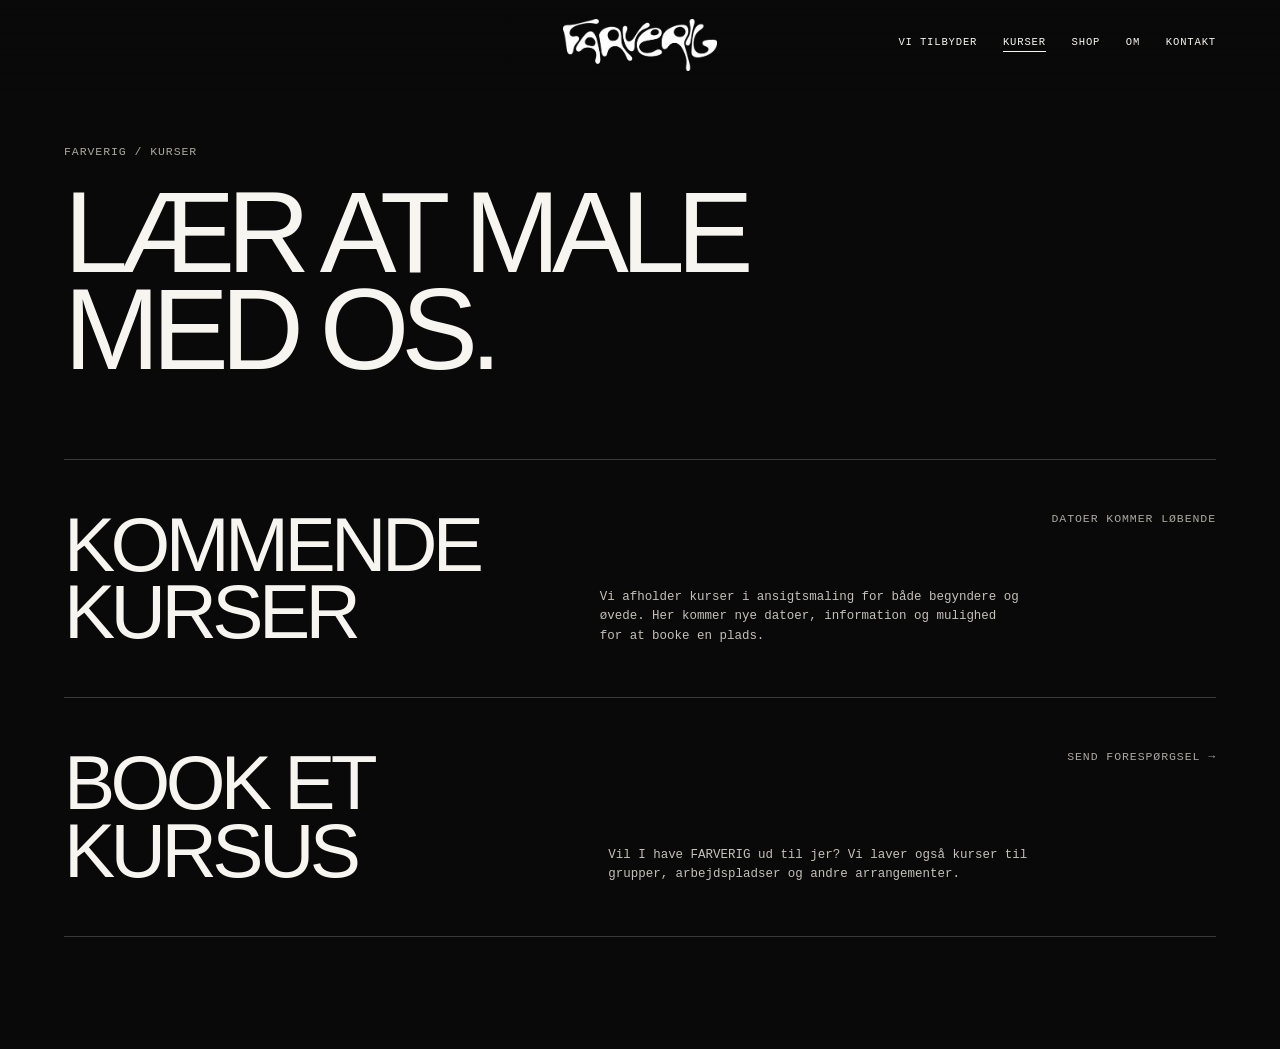
==== kurser.html @ 124c60ce "Create FARVERIG courses page" ====
<!doctype html><html lang="da"><head><meta charset="utf-8"><meta name="viewport" content="width=device-width,initial-scale=1"><meta name="theme-color" content="#090909"><title>Kurser — FARVERIG</title><meta name="description" content="Kurser i ansigtsmaling med FARVERIG. Nye kursusdatoer annonceres løbende."><link rel="preconnect" href="https://fonts.googleapis.com"><link rel="preconnect" href="https://fonts.gstatic.com" crossorigin><link href="https://fonts.googleapis.com/css2?family=Roboto:ital,wght@1,100;1,300&display=swap" rel="stylesheet"><link rel="stylesheet" href="styles.css"><style>:root{--pad:clamp(1.25rem,5vw,5.5rem)}body{margin:0;background:#090909;color:var(--text);overflow-x:hidden}.page-header{position:fixed;z-index:50;top:0;left:0;width:100%;height:clamp(4.7rem,7vw,6.2rem);display:flex;align-items:center;justify-content:center;padding:0 var(--pad);background:linear-gradient(180deg,rgba(9,9,9,.75),transparent);pointer-events:none}.page-logo{pointer-events:auto;width:clamp(7.8rem,12vw,10.7rem);line-height:0}.page-logo img{width:100%}.page-nav{position:absolute;right:var(--pad);display:flex;gap:clamp(1.1rem,2vw,2.5rem);pointer-events:auto}.page-nav a{font:400 clamp(.66rem,.75vw,.78rem)/1 monospace;letter-spacing:.08em;text-transform:uppercase}.page-nav .is-active{border-bottom:1px solid currentColor;padding-bottom:.2rem}.page-main{min-height:100vh;padding:clamp(9rem,15vh,13rem) var(--pad) 7rem}.kicker{margin:0 0 1.5rem;color:var(--muted);font:400 clamp(.72rem,.82vw,.84rem)/1.4 monospace;letter-spacing:.08em;text-transform:uppercase}.page-title{max-width:12ch;margin:0 0 clamp(5rem,9vh,8rem);font:400 clamp(4rem,9vw,9rem)/.84 Arial,sans-serif;letter-spacing:-.07em}.rows{border-top:1px solid var(--line)}.row{display:grid;grid-template-columns:1.2fr 1fr auto;gap:2rem;align-items:end;padding:clamp(2rem,4vw,4rem) 0;border-bottom:1px solid var(--line)}.row h2{margin:0;font:400 clamp(2.8rem,6vw,6.5rem)/.88 Arial,sans-serif;letter-spacing:-.06em}.row p{max-width:42rem;margin:0;color:#c4c1ba;font:400 clamp(.78rem,.9vw,.92rem)/1.55 monospace}.status{align-self:start;color:var(--muted);font:400 .72rem/1.4 monospace;letter-spacing:.08em;text-transform:uppercase}.row-link{transition:opacity .25s}.row-link:hover{opacity:.55}@media(max-width:800px){.page-header{justify-content:flex-start}.page-logo{width:6.8rem}.page-nav{gap:.7rem}.page-nav a{font-size:.55rem}.row{grid-template-columns:1fr;gap:1rem}.page-title{font-size:clamp(3.6rem,16vw,6rem)}}</style></head><body><header class="page-header"><a class="page-logo" href="index.html"><img src="assets/logo/FarverigLogo_Hvid.png" alt="FARVERIG"></a><nav class="page-nav"><a href="index.html#tilbyder">VI TILBYDER</a><a class="is-active" href="kurser.html">KURSER</a><a href="shop.html">SHOP</a><a href="om.html">OM</a><a href="index.html#booking">KONTAKT</a></nav></header><main class="page-main"><p class="kicker">FARVERIG / KURSER</p><h1 class="page-title">LÆR AT MALE MED OS.</h1><div class="rows"><section class="row"><h2>KOMMENDE KURSER</h2><p>Vi afholder kurser i ansigtsmaling for både begyndere og øvede. Her kommer nye datoer, information og mulighed for at booke en plads.</p><span class="status">DATOER KOMMER LØBENDE</span></section><section class="row"><h2>BOOK ET KURSUS</h2><p>Vil I have FARVERIG ud til jer? Vi laver også kurser til grupper, arbejdspladser og andre arrangementer.</p><a class="status row-link" href="index.html#booking">SEND FORESPØRGSEL →</a></section></div></main><script src="paint-trail.js?v=20260913-1"></script></body></html>
---- styles.css ----
:root{--bg:#090909;--text:#f7f5f0;--muted:#aaa7a0;--line:rgba(255,255,255,.2)}*{box-sizing:border-box}html{scroll-behavior:smooth;background:var(--bg)}body{margin:0;background:var(--bg);color:var(--text);font-family:Arial,Helvetica,sans-serif}a{color:inherit;text-decoration:none}.sr-only{position:absolute;width:1px;height:1px;padding:0;margin:-1px;overflow:hidden;clip:rect(0,0,0,0);white-space:nowrap;border:0}.hero{position:relative;height:145vh;min-height:54rem;background:#090909}.hero-media{position:sticky;top:0;width:100%;height:100vh;overflow:hidden}.hero video{position:absolute;inset:0;width:100%;height:100%;object-fit:cover}.hero-shade{position:absolute;inset:0;background:linear-gradient(180deg,rgba(0,0,0,.18),rgba(0,0,0,.02) 44%,rgba(9,9,9,.22) 64%,rgba(9,9,9,.7) 84%,#090909 100%)}.transforming-logo{position:fixed;left:50%;top:50%;z-index:30;width:clamp(14rem,38vw,31rem);height:auto;transform:translate(-50%,-50%);object-fit:contain;pointer-events:none;will-change:top,width,transform}.hero-label{position:fixed;z-index:29;top:calc(50% + clamp(3.85rem,6.3vw,6.4rem));left:50%;transform:translateX(-50%);margin:0;font:400 .68rem/1.2 monospace;letter-spacing:.16em;white-space:nowrap;transition:opacity .08s linear;pointer-events:none}.bottom-glow{position:fixed;z-index:35;left:0;right:0;bottom:0;height:9rem;pointer-events:none;background:linear-gradient(0deg,rgba(9,9,9,.58),rgba(9,9,9,.14) 52%,transparent);backdrop-filter:blur(13px);mask-image:linear-gradient(0deg,#000,rgba(0,0,0,.8) 48%,transparent);transition:opacity .35s ease,backdrop-filter .35s ease}.bottom-glow.is-page-bottom{opacity:0;backdrop-filter:blur(0)}.book-button{position:fixed;right:clamp(1.15rem,3vw,3rem);bottom:clamp(1.15rem,3vw,2rem);z-index:40;display:flex;align-items:center;gap:2.5rem;border:1px solid rgba(255,255,255,.75);border-radius:999px;padding:.9rem 1.05rem .82rem 1.25rem;font:500 .7rem/1 monospace;letter-spacing:.1em;backdrop-filter:blur(10px);transition:.25s}.book-button:hover{background:#fff;color:#090909}.book-arrow{font:inherit;font-size:.72rem;line-height:1;letter-spacing:0;transform:translateY(-.02em)}.scroll-cue{position:fixed;z-index:40;left:clamp(1.15rem,3vw,3rem);bottom:clamp(1.15rem,3vw,2rem);display:flex;align-items:center;gap:1.1rem;font:400 .62rem/1 monospace;letter-spacing:.13em;transition:opacity .08s linear;pointer-events:none}.scroll-arrow{font:inherit;font-size:.68rem;line-height:1;letter-spacing:0;animation:scroll-nudge 1.8s ease-in-out infinite}@keyframes scroll-nudge{0%,100%{transform:translateX(0);opacity:.65}50%{transform:translateX(.3rem);opacity:1}}.site-header{position:fixed;z-index:20;inset:0 0 auto;height:8.5rem;opacity:0;pointer-events:none;background:linear-gradient(180deg,rgba(9,9,9,.66),rgba(9,9,9,.18) 50%,transparent);transition:opacity .4s}.site-header:before{content:"";position:absolute;inset:0;backdrop-filter:blur(13px);mask-image:linear-gradient(#000,rgba(0,0,0,.8) 45%,transparent)}.site-header.is-settled{opacity:1}.site-header nav{position:absolute;z-index:1;right:clamp(1.15rem,3vw,3rem);top:2rem;display:flex;gap:2rem;pointer-events:auto;font:400 .66rem/1 monospace;letter-spacing:.1em}.opening{min-height:90vh;display:flex;flex-direction:column;justify-content:flex-end;gap:2rem;padding:7rem clamp(1.15rem,5vw,5rem);border-bottom:1px solid var(--line)}.eyebrow{color:var(--muted);font:400 .68rem/1 monospace;letter-spacing:.14em}.opening-copy{max-width:13ch;margin:0;font-size:clamp(3rem,7.8vw,8rem);line-height:.88;letter-spacing:-.065em}.chapter-placeholder{min-height:55vh;display:grid;grid-template-columns:4rem 1fr auto;align-items:center;gap:2rem;margin:0 clamp(1.15rem,3vw,3rem);border-bottom:1px solid var(--line)}.chapter-placeholder span,.chapter-placeholder small{color:var(--muted);font:400 .65rem/1 monospace;letter-spacing:.12em}.chapter-placeholder p{margin:0;font-size:clamp(2.4rem,7vw,7rem);letter-spacing:-.06em}@media(max-width:720px){.hero{height:135vh;min-height:47rem}.hero-media{height:100svh}.transforming-logo{max-width:78vw}.hero-label{top:calc(50% + 15vw);font-size:.58rem}.scroll-cue{left:1.15rem;bottom:1.35rem}.site-header{height:6.5rem}.site-header nav{display:none}.book-button{gap:1.6rem;padding:.85rem 1rem .78rem 1.15rem}.book-arrow{font-size:.7rem}.opening{min-height:78vh}.chapter-placeholder{grid-template-columns:2rem 1fr;min-height:42vh;gap:1rem}.chapter-placeholder small{display:none}}\n.scroll-arrow{animation-name:scroll-down}@keyframes scroll-down{0%,100%{transform:rotate(90deg) translateX(0);opacity:.65}50%{transform:rotate(90deg) translateX(.3rem);opacity:1}}\n\n.work-gallery{padding:clamp(5rem,10vw,10rem) clamp(1.15rem,3vw,3rem) clamp(8rem,15vw,15rem);overflow:hidden}.work-shot{margin:0;opacity:0;transform:translateY(5rem);transition:opacity 1s cubic-bezier(.2,.7,.2,1),transform 1.15s cubic-bezier(.2,.7,.2,1)}.work-shot.is-visible{opacity:1;transform:translateY(0)}.work-image{overflow:hidden;background:#111}.work-image img{display:block;width:100%;height:100%;object-fit:cover;transform:scale(1.055);transition:transform 1.8s cubic-bezier(.2,.7,.2,1)}.work-shot.is-visible .work-image img{transform:scale(1)}.work-shot figcaption{display:flex;justify-content:space-between;gap:1rem;padding-top:.75rem;color:var(--muted);font:400 .62rem/1 monospace;letter-spacing:.12em}.work-wide{width:100%;margin-bottom:clamp(8rem,16vw,16rem)}.work-wide .work-image{height:min(72vh,52vw)}.work-pair{display:grid;grid-template-columns:1fr 1fr;align-items:start;gap:clamp(2rem,10vw,12rem);max-width:86rem;margin:0 auto clamp(10rem,18vw,18rem)}.work-pair-a .work-shot:last-child{margin-top:18vw}.work-pair-b .work-shot:first-child{margin-top:12vw}.work-portrait .work-image{aspect-ratio:4/5}.work-tall .work-image{aspect-ratio:3/4}.work-feature{width:min(70vw,65rem);margin:0 auto clamp(10rem,18vw,18rem)}.work-feature .work-image{height:min(88vh,76vw)}.work-dark .work-image img{object-position:center 38%}.work-square{width:min(54vw,48rem);margin:0 6vw clamp(10rem,18vw,18rem) auto}.work-square .work-image{aspect-ratio:1}.work-triptych{display:grid;grid-template-columns:1fr 1fr 1fr;align-items:start;gap:clamp(1rem,3vw,3rem)}.work-triptych .work-image{aspect-ratio:3/4}.work-triptych .work-shot:nth-child(2){margin-top:9vw}.work-triptych .work-shot:nth-child(3){margin-top:2vw}@media(max-width:720px){.work-gallery{padding:5rem 1.15rem 9rem}.work-shot{transform:translateY(3rem)}.work-wide,.work-feature,.work-square{width:100%;margin:0 0 7rem}.work-wide .work-image{height:64svh}.work-pair,.work-triptych{display:flex;flex-direction:column;gap:6.5rem;margin:0 0 7rem}.work-pair .work-shot,.work-triptych .work-shot{width:88%}.work-pair .work-shot:nth-child(even),.work-triptych .work-shot:nth-child(even){align-self:flex-end}.work-pair-a .work-shot:last-child,.work-pair-b .work-shot:first-child,.work-triptych .work-shot:nth-child(2),.work-triptych .work-shot:nth-child(3){margin-top:0}.work-feature .work-image{height:72svh}.work-square .work-image{aspect-ratio:4/5}.work-shot figcaption{font-size:.58rem}}\n\n.opening{min-height:68vh;padding-top:5rem;padding-bottom:5rem}.work-gallery{padding-top:clamp(4rem,6vw,6rem);padding-bottom:clamp(6rem,9vw,9rem)}.work-wide{margin-bottom:clamp(5rem,8vw,8rem)}.work-wide .work-image{height:min(62vh,46vw)}.work-pair{gap:clamp(2rem,7vw,8rem);margin-bottom:clamp(6rem,9vw,9rem)}.work-pair-a .work-shot:last-child{margin-top:9vw}.work-pair-b .work-shot:first-child{margin-top:6vw}.work-feature{width:min(66vw,58rem);margin-bottom:clamp(6rem,9vw,9rem)}.work-feature .work-image{height:min(72vh,64vw)}.work-square{width:min(50vw,44rem);margin-bottom:clamp(6rem,9vw,9rem)}.work-triptych .work-shot:nth-child(2){margin-top:5vw}.work-triptych .work-shot:nth-child(3){margin-top:1vw}@media(max-width:720px){.opening{min-height:58vh;padding-top:4rem;padding-bottom:4rem}.work-gallery{padding-top:3.5rem;padding-bottom:6rem}.work-wide,.work-feature,.work-square{margin-bottom:4.5rem}.work-wide .work-image{height:56svh}.work-pair,.work-triptych{gap:3.75rem;margin-bottom:4.5rem}.work-feature .work-image{height:62svh}}\n\n.work-story{position:relative;height:245vh;background:#090909}.work-story-stage{position:sticky;top:0;height:100vh;overflow:hidden}.work-story-copy{position:absolute;z-index:5;left:50%;top:50%;width:min(76vw,76rem);transform:translate(-50%,-50%);text-align:center;transition:opacity .12s linear;text-shadow:0 2px 30px #000}.work-story-copy .eyebrow{margin:0 0 1.5rem}.work-story-copy>p:last-child{margin:0 auto;max-width:14ch;font-size:clamp(3.2rem,7.4vw,7.8rem);line-height:.88;letter-spacing:-.065em}.story-shot{position:absolute;z-index:2;margin:0;will-change:transform}.story-shot img{display:block;width:100%;height:auto;max-height:34vh;object-fit:cover;box-shadow:0 2rem 6rem rgba(0,0,0,.32)}.story-shot figcaption{display:flex;justify-content:space-between;gap:.8rem;padding-top:.55rem;color:#c0bdb6;font:400 .56rem/1 monospace;letter-spacing:.11em}.work-story-stage:after{content:"";position:absolute;z-index:3;inset:0;pointer-events:none;background:radial-gradient(circle at center,rgba(9,9,9,.08) 0 24%,rgba(9,9,9,0) 48%)}@media(max-width:720px){.work-story{height:225vh}.work-story-copy{width:88vw}.work-story-copy>p:last-child{font-size:clamp(2.7rem,11vw,4.5rem);max-width:11ch}.work-story-copy .eyebrow{margin-bottom:1rem}.story-shot{width:34vw!important}.story-shot img{max-height:29vh}.story-shot figcaption{font-size:.48rem}.work-story-stage:after{background:radial-gradient(circle at center,rgba(9,9,9,.18),rgba(9,9,9,0) 58%)}}\n\n.work-story-copy>p:last-child{max-width:none;white-space:nowrap}.work-story-copy>p:last-child span{display:block}.story-shot img{max-height:42vh}@media(max-width:720px){.work-story-copy>p:last-child{max-width:none;white-space:nowrap;font-size:clamp(2.35rem,10vw,4rem)}.story-shot{width:42vw!important}.story-shot img{max-height:36vh}}\n\n.story-shot img{max-height:48vh}.story-shot figcaption{display:none}@media(max-width:720px){.story-shot{width:50vw!important}.story-shot img{max-height:42vh}}\n\n.offers{padding:clamp(6rem,10vw,10rem) clamp(1.15rem,3vw,3rem) clamp(8rem,13vw,13rem);border-top:1px solid var(--line)}.offers-heading{display:grid;grid-template-columns:1fr 2fr auto;align-items:end;gap:2rem;padding-bottom:clamp(3rem,6vw,6rem)}.offers-heading .eyebrow{margin:0}.offers-heading h2{margin:0;font-size:clamp(3.6rem,8vw,8.5rem);line-height:.82;letter-spacing:-.065em}.offers-heading>span{color:var(--muted);font:400 .62rem/1 monospace;letter-spacing:.12em}.offers-grid{display:grid;grid-template-columns:1fr 1fr;border-top:1px solid var(--line);border-left:1px solid var(--line)}.offer-item{position:relative;min-height:clamp(15rem,29vw,30rem);display:flex;flex-direction:column;justify-content:flex-end;padding:clamp(1.25rem,2.5vw,2.5rem);overflow:hidden;border-right:1px solid var(--line);border-bottom:1px solid var(--line);opacity:0;transform:translateY(2.5rem);transition:opacity .75s ease,transform .9s cubic-bezier(.2,.7,.2,1),background .35s,color .35s}.offer-item.is-visible{opacity:1;transform:translateY(0)}.offer-number{position:absolute;left:clamp(1.25rem,2.5vw,2.5rem);top:clamp(1.25rem,2.5vw,2.5rem);color:var(--muted);font:400 .6rem/1 monospace;letter-spacing:.1em}.offer-symbol{position:absolute;right:clamp(1.25rem,2.5vw,2.5rem);top:clamp(.7rem,1.5vw,1.5rem);font:300 clamp(3.4rem,7vw,7.5rem)/1 Arial,sans-serif;transition:transform .6s cubic-bezier(.2,.7,.2,1)}.offer-item h3{position:relative;z-index:1;max-width:10ch;margin:0;font-size:clamp(2.1rem,4.8vw,5.4rem);line-height:.88;letter-spacing:-.06em}.offer-item:hover{background:var(--text);color:var(--bg)}.offer-item:hover .offer-symbol{transform:rotate(18deg) scale(1.08)}.offer-item:hover .offer-number{color:#555}@media(max-width:720px){.offers{padding-top:5rem;padding-bottom:7rem}.offers-heading{display:block;padding-bottom:3rem}.offers-heading h2{font-size:4.4rem;margin-top:1.25rem}.offers-heading>span{display:block;margin-top:1.25rem}.offers-grid{grid-template-columns:1fr}.offer-item{min-height:16rem}.offer-item h3{font-size:3rem}.offer-symbol{font-size:4.5rem}}\n\n.offers{min-height:100svh;padding:clamp(6rem,8vw,8rem) clamp(1.15rem,3vw,3rem) clamp(3rem,5vw,5rem)}.offers-heading{grid-template-columns:auto 1fr auto;padding-bottom:2.25rem}.offers-heading h2{justify-self:center;font-size:clamp(3.5rem,5.5vw,6rem)}.offers-grid{grid-template-columns:repeat(4,1fr);height:min(58vh,38rem)}.offer-item{min-height:0;padding:clamp(1rem,1.5vw,1.5rem)}.offer-number{left:clamp(1rem,1.5vw,1.5rem);top:clamp(1rem,1.5vw,1.5rem)}.offer-symbol{right:clamp(1rem,1.5vw,1.5rem);top:clamp(.75rem,1vw,1rem);font-size:clamp(2.4rem,3.8vw,4rem)}.offer-item h3{max-width:11ch;font-size:clamp(1.35rem,2.25vw,2.5rem);line-height:.9}.offer-item:hover{background:transparent;color:inherit}.offer-item:hover .offer-number{color:var(--muted)}.offer-item:hover .offer-symbol{transform:rotate(18deg) scale(1.1)}@media(max-width:720px){.offers{min-height:100svh;padding-top:5rem;padding-bottom:3.5rem}.offers-heading{display:grid;grid-template-columns:1fr auto;gap:.8rem;padding-bottom:2rem}.offers-heading .eyebrow{grid-column:1}.offers-heading h2{grid-column:1/3;grid-row:2;justify-self:start;margin:0;font-size:3.5rem}.offers-heading>span{grid-column:2;grid-row:1;margin:0;align-self:center}.offers-grid{grid-template-columns:repeat(2,1fr);height:auto}.offer-item{min-height:10.5rem;padding:1rem}.offer-item h3{font-size:1.45rem}.offer-symbol{font-size:2.75rem;right:1rem;top:.8rem}.offer-number{left:1rem;top:1rem}}\n
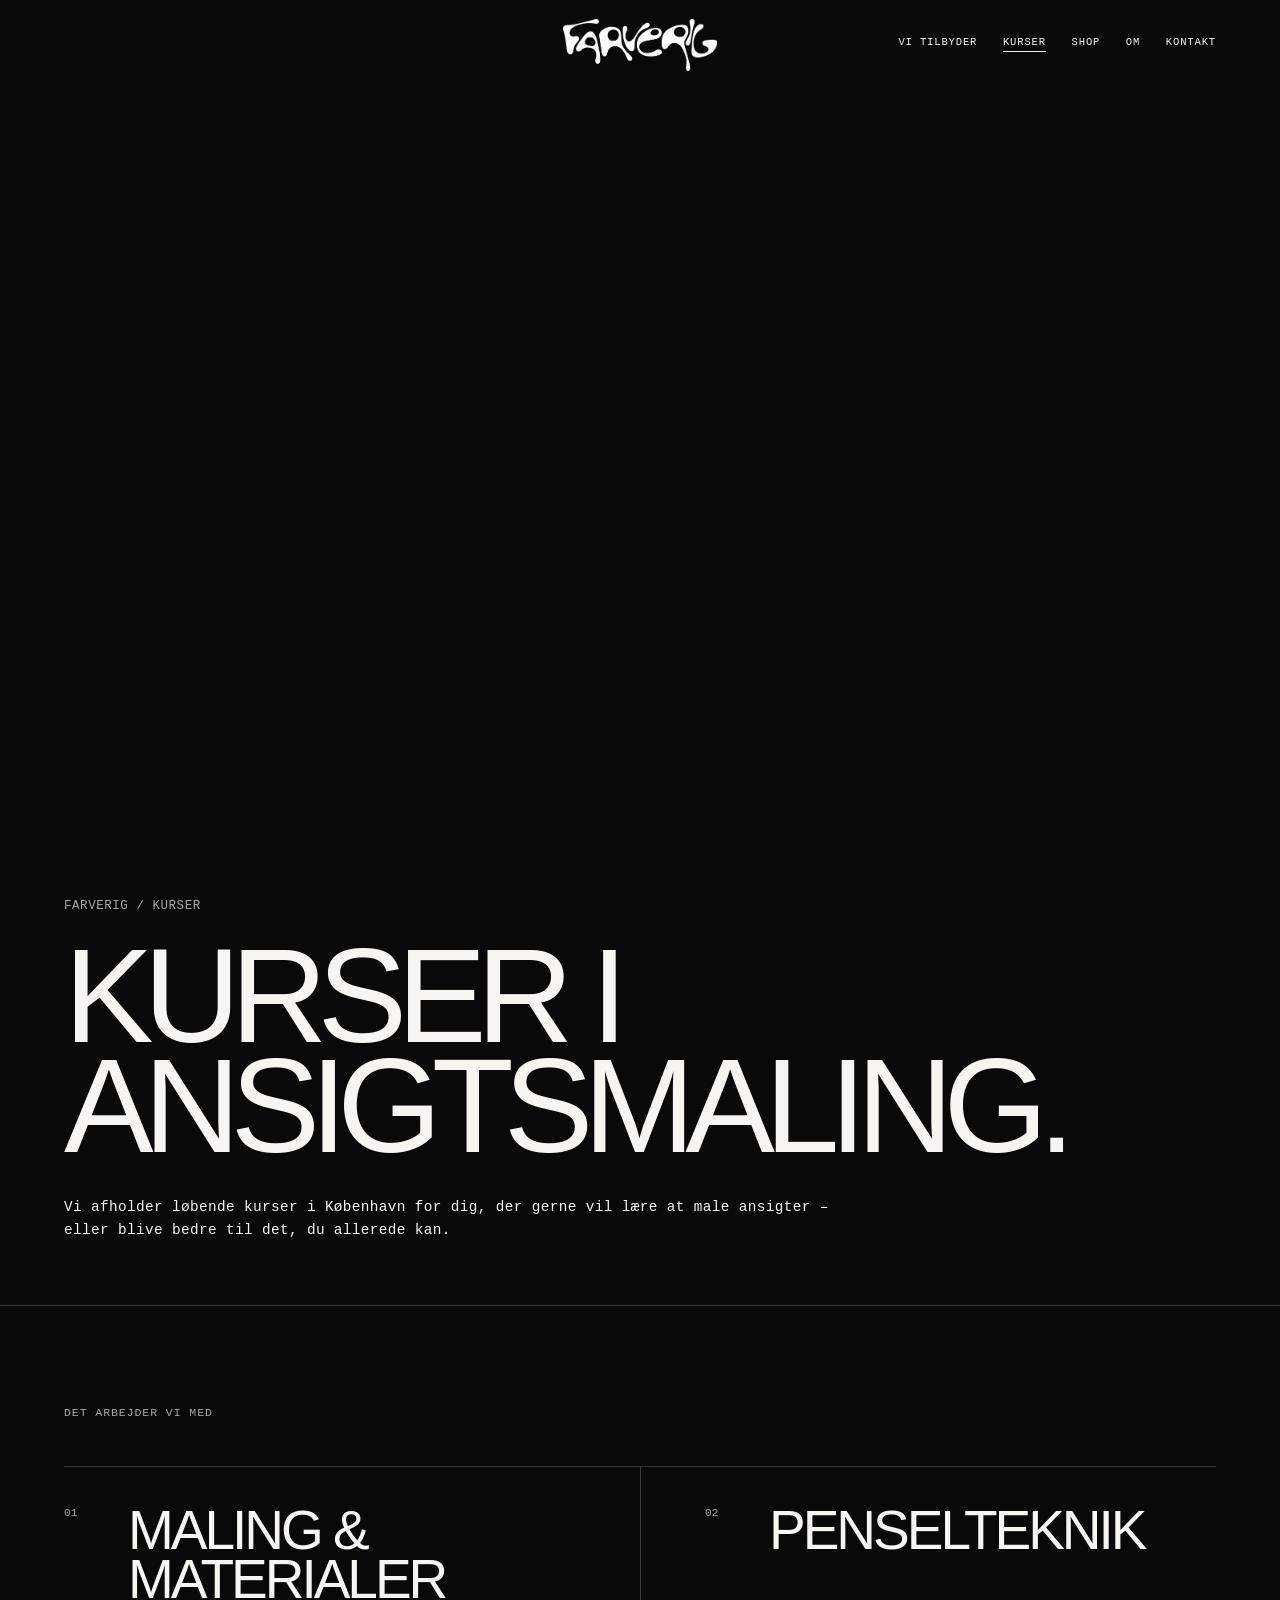
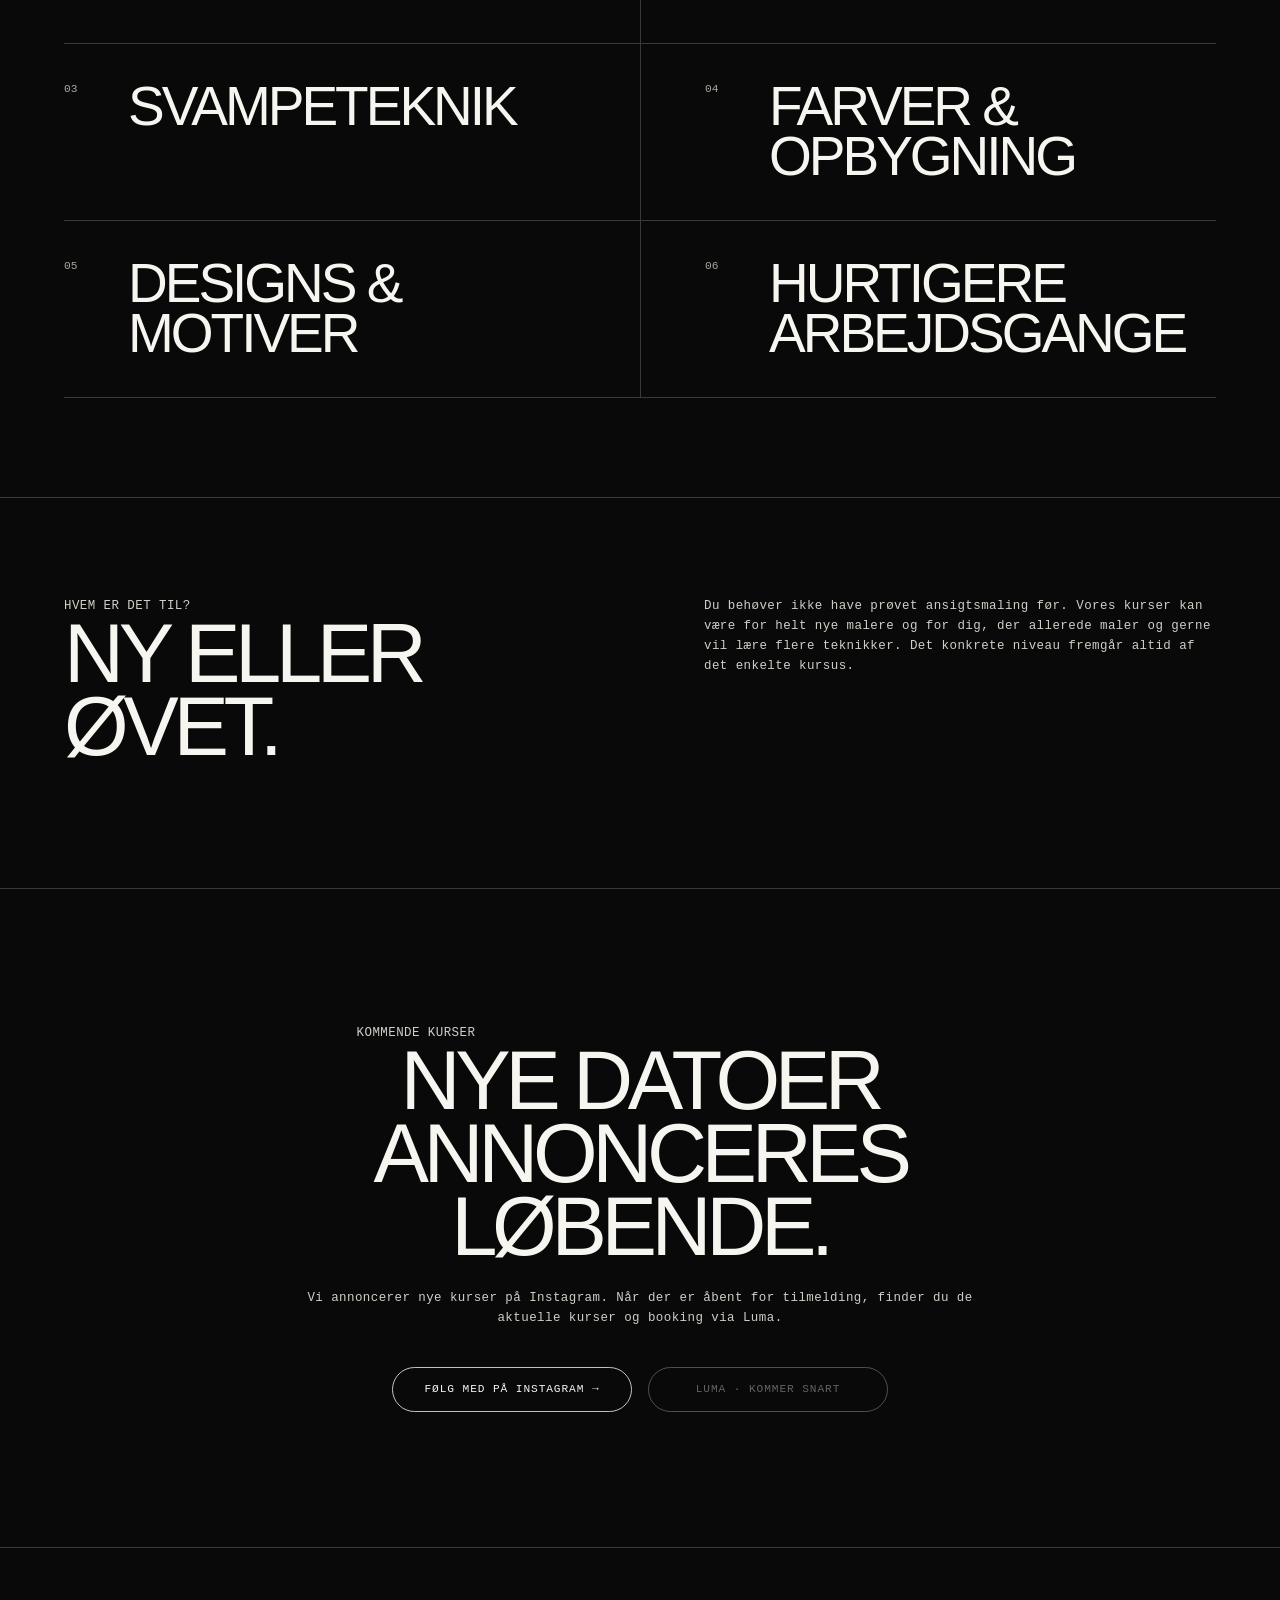
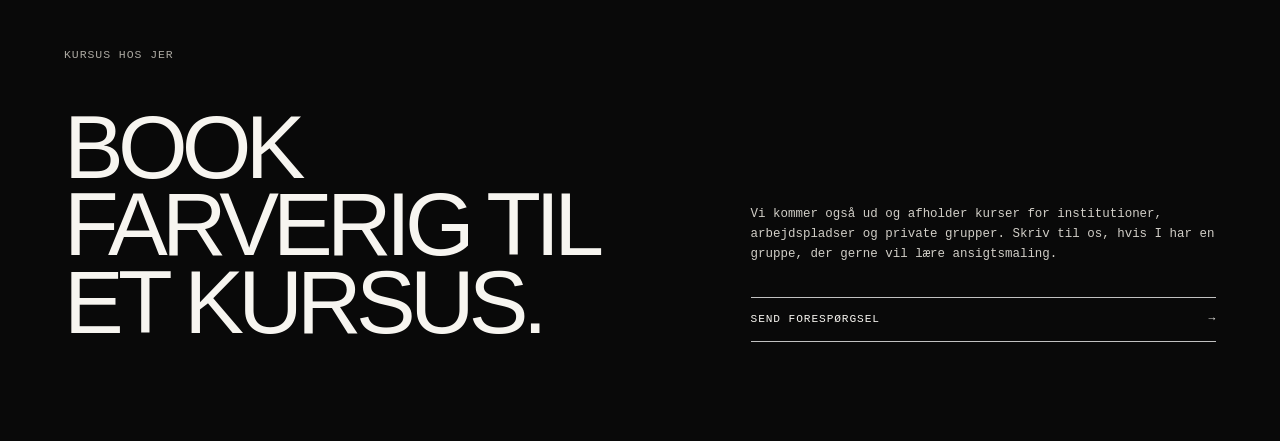
==== commit 7d4eae9f: "Build FARVERIG courses landing page" ====
--- a/kurser.html
+++ b/kurser.html
@@ -1 +1,62 @@
-<!doctype html><html lang="da"><head><meta charset="utf-8"><meta name="viewport" content="width=device-width,initial-scale=1"><meta name="theme-color" content="#090909"><title>Kurser — FARVERIG</title><meta name="description" content="Kurser i ansigtsmaling med FARVERIG. Nye kursusdatoer annonceres løbende."><link rel="preconnect" href="https://fonts.googleapis.com"><link rel="preconnect" href="https://fonts.gstatic.com" crossorigin><link href="https://fonts.googleapis.com/css2?family=Roboto:ital,wght@1,100;1,300&display=swap" rel="stylesheet"><link rel="stylesheet" href="styles.css"><style>:root{--pad:clamp(1.25rem,5vw,5.5rem)}body{margin:0;background:#090909;color:var(--text);overflow-x:hidden}.page-header{position:fixed;z-index:50;top:0;left:0;width:100%;height:clamp(4.7rem,7vw,6.2rem);display:flex;align-items:center;justify-content:center;padding:0 var(--pad);background:linear-gradient(180deg,rgba(9,9,9,.75),transparent);pointer-events:none}.page-logo{pointer-events:auto;width:clamp(7.8rem,12vw,10.7rem);line-height:0}.page-logo img{width:100%}.page-nav{position:absolute;right:var(--pad);display:flex;gap:clamp(1.1rem,2vw,2.5rem);pointer-events:auto}.page-nav a{font:400 clamp(.66rem,.75vw,.78rem)/1 monospace;letter-spacing:.08em;text-transform:uppercase}.page-nav .is-active{border-bottom:1px solid currentColor;padding-bottom:.2rem}.page-main{min-height:100vh;padding:clamp(9rem,15vh,13rem) var(--pad) 7rem}.kicker{margin:0 0 1.5rem;color:var(--muted);font:400 clamp(.72rem,.82vw,.84rem)/1.4 monospace;letter-spacing:.08em;text-transform:uppercase}.page-title{max-width:12ch;margin:0 0 clamp(5rem,9vh,8rem);font:400 clamp(4rem,9vw,9rem)/.84 Arial,sans-serif;letter-spacing:-.07em}.rows{border-top:1px solid var(--line)}.row{display:grid;grid-template-columns:1.2fr 1fr auto;gap:2rem;align-items:end;padding:clamp(2rem,4vw,4rem) 0;border-bottom:1px solid var(--line)}.row h2{margin:0;font:400 clamp(2.8rem,6vw,6.5rem)/.88 Arial,sans-serif;letter-spacing:-.06em}.row p{max-width:42rem;margin:0;color:#c4c1ba;font:400 clamp(.78rem,.9vw,.92rem)/1.55 monospace}.status{align-self:start;color:var(--muted);font:400 .72rem/1.4 monospace;letter-spacing:.08em;text-transform:uppercase}.row-link{transition:opacity .25s}.row-link:hover{opacity:.55}@media(max-width:800px){.page-header{justify-content:flex-start}.page-logo{width:6.8rem}.page-nav{gap:.7rem}.page-nav a{font-size:.55rem}.row{grid-template-columns:1fr;gap:1rem}.page-title{font-size:clamp(3.6rem,16vw,6rem)}}</style></head><body><header class="page-header"><a class="page-logo" href="index.html"><img src="assets/logo/FarverigLogo_Hvid.png" alt="FARVERIG"></a><nav class="page-nav"><a href="index.html#tilbyder">VI TILBYDER</a><a class="is-active" href="kurser.html">KURSER</a><a href="shop.html">SHOP</a><a href="om.html">OM</a><a href="index.html#booking">KONTAKT</a></nav></header><main class="page-main"><p class="kicker">FARVERIG / KURSER</p><h1 class="page-title">LÆR AT MALE MED OS.</h1><div class="rows"><section class="row"><h2>KOMMENDE KURSER</h2><p>Vi afholder kurser i ansigtsmaling for både begyndere og øvede. Her kommer nye datoer, information og mulighed for at booke en plads.</p><span class="status">DATOER KOMMER LØBENDE</span></section><section class="row"><h2>BOOK ET KURSUS</h2><p>Vil I have FARVERIG ud til jer? Vi laver også kurser til grupper, arbejdspladser og andre arrangementer.</p><a class="status row-link" href="index.html#booking">SEND FORESPØRGSEL →</a></section></div></main><script src="paint-trail.js?v=20260913-1"></script></body></html>+<!doctype html>
+<html lang="da">
+<head>
+<meta charset="utf-8"><meta name="viewport" content="width=device-width,initial-scale=1"><meta name="theme-color" content="#090909">
+<title>Kurser — FARVERIG</title>
+<meta name="description" content="Kurser i ansigtsmaling med FARVERIG i København. Lær teknikker, materialer og designs med os.">
+<link rel="stylesheet" href="styles.css">
+<style>
+:root{--pad:clamp(1.25rem,5vw,5.5rem)}
+body{margin:0;background:#090909;color:var(--text);overflow-x:hidden}
+.page-header{position:fixed;z-index:50;top:0;left:0;width:100%;height:clamp(4.7rem,7vw,6.2rem);display:flex;align-items:center;justify-content:center;padding:0 var(--pad);pointer-events:none}
+.page-logo{pointer-events:auto;width:clamp(7.8rem,12vw,10.7rem);line-height:0}.page-logo img{display:block;width:100%}
+.page-nav{position:absolute;right:var(--pad);display:flex;gap:clamp(1.1rem,2vw,2.5rem);pointer-events:auto}.page-nav a{font:400 clamp(.66rem,.75vw,.78rem)/1 monospace;letter-spacing:.08em;text-transform:uppercase}.page-nav .is-active{border-bottom:1px solid currentColor;padding-bottom:.2rem}
+main{position:relative;z-index:10}
+.hero{min-height:100svh;display:flex;flex-direction:column;justify-content:flex-end;padding:clamp(8rem,14vh,12rem) var(--pad) clamp(4rem,7vh,6rem)}
+.kicker,.mono{font:400 clamp(.78rem,.9vw,.92rem)/1.5 monospace;letter-spacing:.045em}
+.kicker{margin:0 0 1.5rem;color:var(--muted);text-transform:uppercase}
+.hero h1{max-width:11ch;margin:0;font:400 clamp(4.6rem,10.5vw,11rem)/.82 Arial,Helvetica,sans-serif;letter-spacing:-.075em}
+.hero-copy{max-width:48rem;margin:clamp(2rem,4vh,3rem) 0 0;font:400 clamp(.9rem,1.05vw,1.08rem)/1.55 monospace;letter-spacing:.025em}
+.section{padding:clamp(6rem,11vh,10rem) var(--pad);border-top:1px solid var(--line)}
+.section-label{margin:0 0 clamp(2.5rem,5vh,4rem);color:var(--muted);font:400 clamp(.72rem,.82vw,.84rem)/1.4 monospace;letter-spacing:.08em;text-transform:uppercase}
+.curriculum{display:grid;grid-template-columns:repeat(2,minmax(0,1fr));border-top:1px solid var(--line)}
+.topic{display:grid;grid-template-columns:3rem 1fr;gap:1rem;padding:clamp(1.6rem,3vw,2.8rem) 0;border-bottom:1px solid var(--line)}
+.topic:nth-child(odd){padding-right:clamp(2rem,5vw,6rem)}.topic:nth-child(even){padding-left:clamp(2rem,5vw,6rem);border-left:1px solid var(--line)}
+.topic span{color:var(--muted);font:400 .7rem/1.4 monospace}.topic h2{margin:0;font:400 clamp(2.1rem,4.3vw,4.8rem)/.9 Arial,sans-serif;letter-spacing:-.055em}
+.split{display:grid;grid-template-columns:minmax(0,1fr) minmax(0,1fr);gap:clamp(4rem,10vw,10rem)}
+.split h2,.courses h2{margin:0 0 1.6rem;font:400 clamp(3rem,6.5vw,7rem)/.88 Arial,sans-serif;letter-spacing:-.065em}
+.split p,.courses p{max-width:44rem;margin:0;color:#d1cec7;font:400 clamp(.78rem,.9vw,.92rem)/1.6 monospace;letter-spacing:.035em}
+.courses{text-align:center;padding-top:clamp(8rem,15vh,13rem);padding-bottom:clamp(8rem,15vh,13rem)}
+.courses h2{max-width:12ch;margin-left:auto;margin-right:auto}
+.actions{display:flex;justify-content:center;gap:1rem;flex-wrap:wrap;margin-top:2.4rem}
+.button{display:inline-flex;align-items:center;justify-content:center;min-width:15rem;padding:1rem 1.4rem;border:1px solid rgba(255,255,255,.75);border-radius:999px;font:400 clamp(.7rem,.8vw,.82rem)/1 monospace;letter-spacing:.08em;text-transform:uppercase;transition:.25s}
+.button:hover{background:#fff;color:#090909;transform:translateY(-2px)}
+.private{display:grid;grid-template-columns:1.2fr 1fr;gap:clamp(3rem,10vw,10rem);align-items:end}
+.private h2{margin:0;font:400 clamp(3rem,7vw,7.5rem)/.87 Arial,sans-serif;letter-spacing:-.065em}
+.private-copy p{margin:0 0 2rem;color:#d1cec7;font:400 clamp(.78rem,.9vw,.92rem)/1.6 monospace}
+.private .button{border-radius:0;border-width:1px 0;padding-left:0;padding-right:0;justify-content:space-between;width:100%}
+@media(max-width:800px){.page-header{justify-content:flex-start}.page-logo{width:6.8rem}.page-nav{gap:.7rem}.page-nav a{font-size:.55rem}.hero h1{font-size:clamp(4rem,18vw,6.5rem)}.curriculum,.split,.private{grid-template-columns:1fr}.topic:nth-child(odd),.topic:nth-child(even){padding-left:0;padding-right:0;border-left:0}.split{gap:5rem}}
+</style>
+</head>
+<body>
+<header class="page-header"><a class="page-logo" href="index.html"><img src="assets/logo/FarverigLogo_Hvid.png" alt="FARVERIG"></a><nav class="page-nav" aria-label="Primær navigation"><a href="index.html#tilbyder">VI TILBYDER</a><a class="is-active" href="kurser.html">KURSER</a><a href="shop.html">SHOP</a><a href="om.html">OM</a><a href="index.html#booking">KONTAKT</a></nav></header>
+<main>
+<section class="hero"><p class="kicker">FARVERIG / KURSER</p><h1>KURSER I ANSIGTSMALING.</h1><p class="hero-copy">Vi afholder løbende kurser i København for dig, der gerne vil lære at male ansigter – eller blive bedre til det, du allerede kan.</p></section>
+
+<section class="section"><p class="section-label">DET ARBEJDER VI MED</p><div class="curriculum">
+<div class="topic"><span>01</span><h2>MALING &amp; MATERIALER</h2></div>
+<div class="topic"><span>02</span><h2>PENSELTEKNIK</h2></div>
+<div class="topic"><span>03</span><h2>SVAMPETEKNIK</h2></div>
+<div class="topic"><span>04</span><h2>FARVER &amp; OPBYGNING</h2></div>
+<div class="topic"><span>05</span><h2>DESIGNS &amp; MOTIVER</h2></div>
+<div class="topic"><span>06</span><h2>HURTIGERE ARBEJDSGANGE</h2></div>
+</div></section>
+
+<section class="section"><div class="split"><div><p class="section-label">HVEM ER DET TIL?</p><h2>NY ELLER ØVET.</h2></div><p>Du behøver ikke have prøvet ansigtsmaling før. Vores kurser kan være for helt nye malere og for dig, der allerede maler og gerne vil lære flere teknikker. Det konkrete niveau fremgår altid af det enkelte kursus.</p></div></section>
+
+<section class="section courses"><p class="section-label">KOMMENDE KURSER</p><h2>NYE DATOER ANNONCERES LØBENDE.</h2><p style="margin-left:auto;margin-right:auto">Vi annoncerer nye kurser på Instagram. Når der er åbent for tilmelding, finder du de aktuelle kurser og booking via Luma.</p><div class="actions"><a class="button" href="https://www.instagram.com/farverigcph/" target="_blank" rel="noopener noreferrer">FØLG MED PÅ INSTAGRAM →</a><span class="button" style="opacity:.38;cursor:default">LUMA · KOMMER SNART</span></div></section>
+
+<section class="section"><div class="private"><div><p class="section-label">KURSUS HOS JER</p><h2>BOOK FARVERIG TIL ET KURSUS.</h2></div><div class="private-copy"><p>Vi kommer også ud og afholder kurser for institutioner, arbejdspladser og private grupper. Skriv til os, hvis I har en gruppe, der gerne vil lære ansigtsmaling.</p><a class="button" href="index.html#booking"><span>SEND FORESPØRGSEL</span><span>→</span></a></div></div></section>
+</main>
+<script src="paint-trail.js?v=20260913-1"></script>
+</body></html>
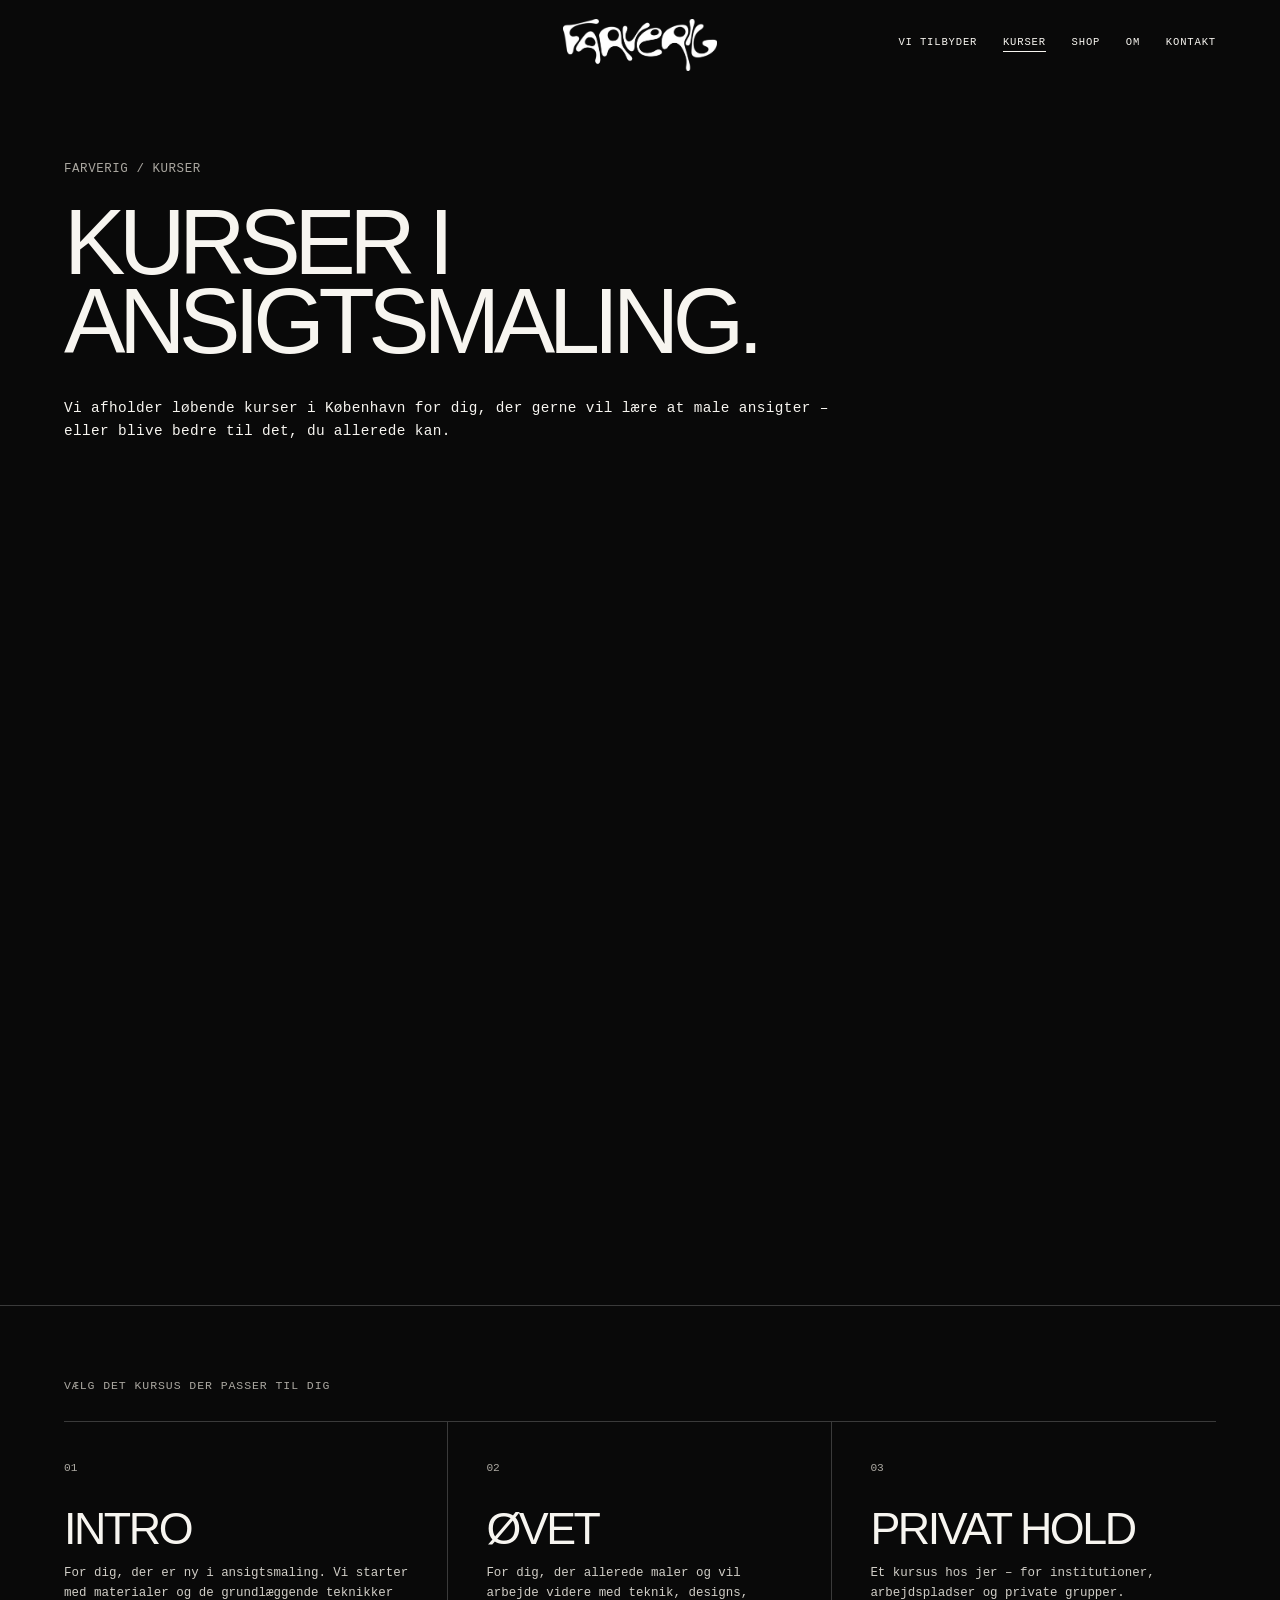
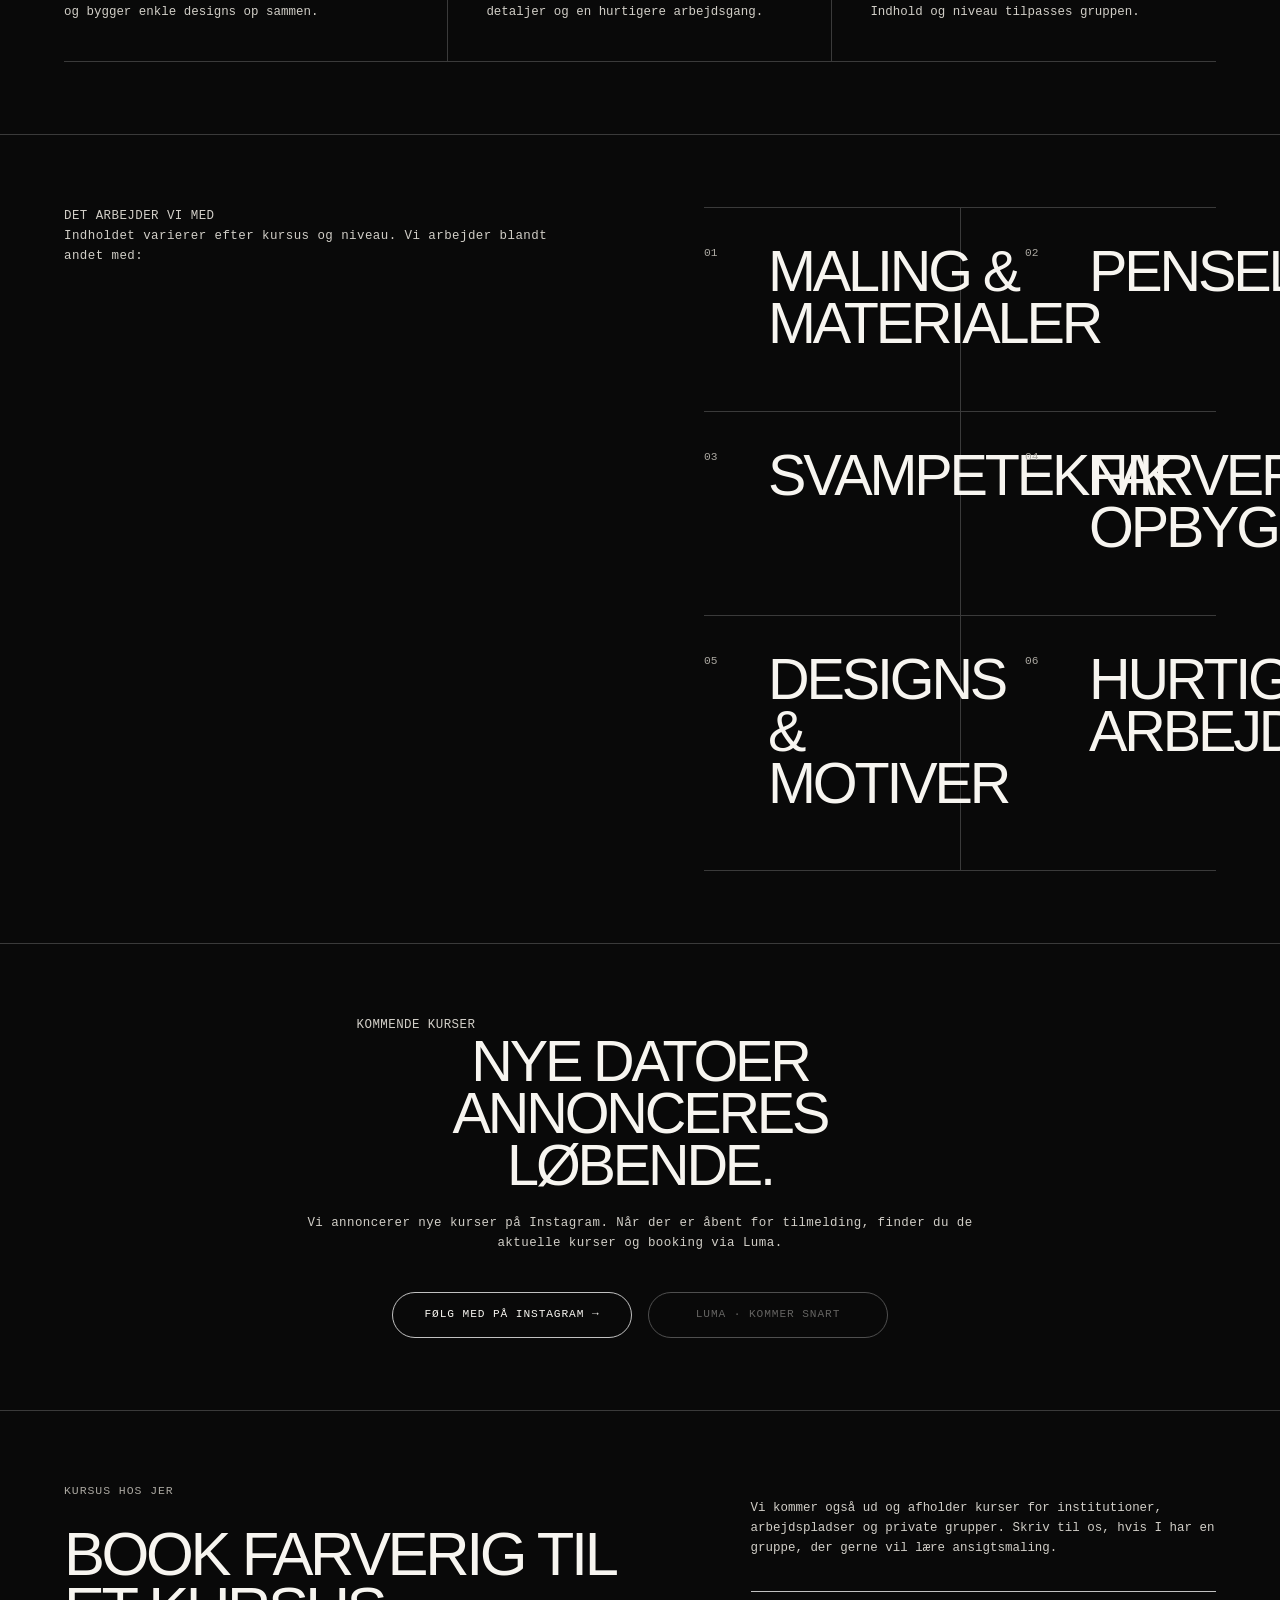
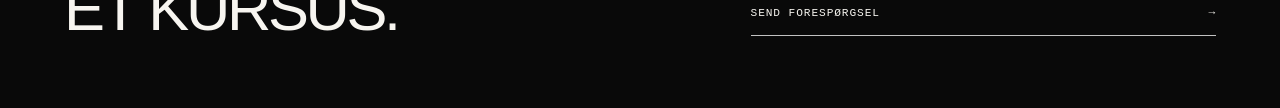
==== commit a1cafad2: "Compact courses page and add course types" ====
--- a/kurser.html
+++ b/kurser.html
@@ -12,30 +12,30 @@
 .page-logo{pointer-events:auto;width:clamp(7.8rem,12vw,10.7rem);line-height:0}.page-logo img{display:block;width:100%}
 .page-nav{position:absolute;right:var(--pad);display:flex;gap:clamp(1.1rem,2vw,2.5rem);pointer-events:auto}.page-nav a{font:400 clamp(.66rem,.75vw,.78rem)/1 monospace;letter-spacing:.08em;text-transform:uppercase}.page-nav .is-active{border-bottom:1px solid currentColor;padding-bottom:.2rem}
 main{position:relative;z-index:10}
-.hero{min-height:100svh;display:flex;flex-direction:column;justify-content:flex-end;padding:clamp(8rem,14vh,12rem) var(--pad) clamp(4rem,7vh,6rem)}
+.hero{min-height:auto;padding:clamp(10rem,16vh,13rem) var(--pad) clamp(5rem,8vh,7rem)}
 .kicker,.mono{font:400 clamp(.78rem,.9vw,.92rem)/1.5 monospace;letter-spacing:.045em}
 .kicker{margin:0 0 1.5rem;color:var(--muted);text-transform:uppercase}
-.hero h1{max-width:11ch;margin:0;font:400 clamp(4.6rem,10.5vw,11rem)/.82 Arial,Helvetica,sans-serif;letter-spacing:-.075em}
+.hero h1{max-width:13ch;margin:0;font:400 clamp(3.8rem,7.2vw,7.8rem)/.86 Arial,Helvetica,sans-serif;letter-spacing:-.07em}
 .hero-copy{max-width:48rem;margin:clamp(2rem,4vh,3rem) 0 0;font:400 clamp(.9rem,1.05vw,1.08rem)/1.55 monospace;letter-spacing:.025em}
-.section{padding:clamp(6rem,11vh,10rem) var(--pad);border-top:1px solid var(--line)}
-.section-label{margin:0 0 clamp(2.5rem,5vh,4rem);color:var(--muted);font:400 clamp(.72rem,.82vw,.84rem)/1.4 monospace;letter-spacing:.08em;text-transform:uppercase}
+.section{padding:clamp(4.5rem,7vh,6.5rem) var(--pad);border-top:1px solid var(--line)}
+.section-label{margin:0 0 clamp(1.6rem,3vh,2.4rem);color:var(--muted);font:400 clamp(.72rem,.82vw,.84rem)/1.4 monospace;letter-spacing:.08em;text-transform:uppercase}
 .curriculum{display:grid;grid-template-columns:repeat(2,minmax(0,1fr));border-top:1px solid var(--line)}
 .topic{display:grid;grid-template-columns:3rem 1fr;gap:1rem;padding:clamp(1.6rem,3vw,2.8rem) 0;border-bottom:1px solid var(--line)}
 .topic:nth-child(odd){padding-right:clamp(2rem,5vw,6rem)}.topic:nth-child(even){padding-left:clamp(2rem,5vw,6rem);border-left:1px solid var(--line)}
-.topic span{color:var(--muted);font:400 .7rem/1.4 monospace}.topic h2{margin:0;font:400 clamp(2.1rem,4.3vw,4.8rem)/.9 Arial,sans-serif;letter-spacing:-.055em}
-.split{display:grid;grid-template-columns:minmax(0,1fr) minmax(0,1fr);gap:clamp(4rem,10vw,10rem)}
-.split h2,.courses h2{margin:0 0 1.6rem;font:400 clamp(3rem,6.5vw,7rem)/.88 Arial,sans-serif;letter-spacing:-.065em}
+.topic span{color:var(--muted);font:400 .7rem/1.4 monospace}.topic h2{margin:0;font:400 clamp(1.45rem,2.5vw,2.8rem)/.95 Arial,sans-serif;letter-spacing:-.045em}
+.course-types{display:grid;grid-template-columns:repeat(3,minmax(0,1fr));border-top:1px solid var(--line)}.course-type{padding:clamp(2rem,3vw,3rem);border-bottom:1px solid var(--line);border-right:1px solid var(--line)}.course-type:first-child{padding-left:0}.course-type:last-child{border-right:0}.course-type .num{display:block;margin-bottom:2rem;color:var(--muted);font:400 .7rem/1.4 monospace}.course-type h2{margin:0 0 1rem;font:400 clamp(2rem,3.5vw,3.8rem)/.9 Arial,sans-serif;letter-spacing:-.055em}.course-type p{margin:0;color:#d1cec7;font:400 clamp(.78rem,.9vw,.92rem)/1.55 monospace}.split{display:grid;grid-template-columns:minmax(0,1fr) minmax(0,1fr);gap:clamp(4rem,10vw,10rem)}
+.split h2,.courses h2{margin:0 0 1.4rem;font:400 clamp(2.5rem,4.5vw,4.8rem)/.9 Arial,sans-serif;letter-spacing:-.055em}
 .split p,.courses p{max-width:44rem;margin:0;color:#d1cec7;font:400 clamp(.78rem,.9vw,.92rem)/1.6 monospace;letter-spacing:.035em}
-.courses{text-align:center;padding-top:clamp(8rem,15vh,13rem);padding-bottom:clamp(8rem,15vh,13rem)}
+.courses{text-align:center}
 .courses h2{max-width:12ch;margin-left:auto;margin-right:auto}
 .actions{display:flex;justify-content:center;gap:1rem;flex-wrap:wrap;margin-top:2.4rem}
 .button{display:inline-flex;align-items:center;justify-content:center;min-width:15rem;padding:1rem 1.4rem;border:1px solid rgba(255,255,255,.75);border-radius:999px;font:400 clamp(.7rem,.8vw,.82rem)/1 monospace;letter-spacing:.08em;text-transform:uppercase;transition:.25s}
 .button:hover{background:#fff;color:#090909;transform:translateY(-2px)}
 .private{display:grid;grid-template-columns:1.2fr 1fr;gap:clamp(3rem,10vw,10rem);align-items:end}
-.private h2{margin:0;font:400 clamp(3rem,7vw,7.5rem)/.87 Arial,sans-serif;letter-spacing:-.065em}
+.private h2{margin:0;font:400 clamp(2.5rem,4.8vw,5.2rem)/.9 Arial,sans-serif;letter-spacing:-.055em}
 .private-copy p{margin:0 0 2rem;color:#d1cec7;font:400 clamp(.78rem,.9vw,.92rem)/1.6 monospace}
 .private .button{border-radius:0;border-width:1px 0;padding-left:0;padding-right:0;justify-content:space-between;width:100%}
-@media(max-width:800px){.page-header{justify-content:flex-start}.page-logo{width:6.8rem}.page-nav{gap:.7rem}.page-nav a{font-size:.55rem}.hero h1{font-size:clamp(4rem,18vw,6.5rem)}.curriculum,.split,.private{grid-template-columns:1fr}.topic:nth-child(odd),.topic:nth-child(even){padding-left:0;padding-right:0;border-left:0}.split{gap:5rem}}
+@media(max-width:800px){.page-header{justify-content:flex-start}.page-logo{width:6.8rem}.page-nav{gap:.7rem}.page-nav a{font-size:.55rem}.hero h1{font-size:clamp(3.6rem,15vw,5.6rem)}.curriculum,.course-types,.split,.private{grid-template-columns:1fr}.course-type,.course-type:first-child{padding:2rem 0;border-right:0}.topic:nth-child(odd),.topic:nth-child(even){padding-left:0;padding-right:0;border-left:0}.split{gap:5rem}}
 </style>
 </head>
 <body>
@@ -43,16 +43,14 @@
 <main>
 <section class="hero"><p class="kicker">FARVERIG / KURSER</p><h1>KURSER I ANSIGTSMALING.</h1><p class="hero-copy">Vi afholder løbende kurser i København for dig, der gerne vil lære at male ansigter – eller blive bedre til det, du allerede kan.</p></section>
 
-<section class="section"><p class="section-label">DET ARBEJDER VI MED</p><div class="curriculum">
+<section class="section"><p class="section-label">VÆLG DET KURSUS DER PASSER TIL DIG</p><div class="course-types"><article class="course-type"><span class="num">01</span><h2>INTRO</h2><p>For dig, der er ny i ansigtsmaling. Vi starter med materialer og de grundlæggende teknikker og bygger enkle designs op sammen.</p></article><article class="course-type"><span class="num">02</span><h2>ØVET</h2><p>For dig, der allerede maler og vil arbejde videre med teknik, designs, detaljer og en hurtigere arbejdsgang.</p></article><article class="course-type"><span class="num">03</span><h2>PRIVAT HOLD</h2><p>Et kursus hos jer – for institutioner, arbejdspladser og private grupper. Indhold og niveau tilpasses gruppen.</p></article></div></section><section class="section"><div class="split"><div><p class="section-label">DET ARBEJDER VI MED</p><p>Indholdet varierer efter kursus og niveau. Vi arbejder blandt andet med:</p></div><div class="curriculum">
 <div class="topic"><span>01</span><h2>MALING &amp; MATERIALER</h2></div>
 <div class="topic"><span>02</span><h2>PENSELTEKNIK</h2></div>
 <div class="topic"><span>03</span><h2>SVAMPETEKNIK</h2></div>
 <div class="topic"><span>04</span><h2>FARVER &amp; OPBYGNING</h2></div>
 <div class="topic"><span>05</span><h2>DESIGNS &amp; MOTIVER</h2></div>
 <div class="topic"><span>06</span><h2>HURTIGERE ARBEJDSGANGE</h2></div>
-</div></section>
-
-<section class="section"><div class="split"><div><p class="section-label">HVEM ER DET TIL?</p><h2>NY ELLER ØVET.</h2></div><p>Du behøver ikke have prøvet ansigtsmaling før. Vores kurser kan være for helt nye malere og for dig, der allerede maler og gerne vil lære flere teknikker. Det konkrete niveau fremgår altid af det enkelte kursus.</p></div></section>
+</div></div></section>
 
 <section class="section courses"><p class="section-label">KOMMENDE KURSER</p><h2>NYE DATOER ANNONCERES LØBENDE.</h2><p style="margin-left:auto;margin-right:auto">Vi annoncerer nye kurser på Instagram. Når der er åbent for tilmelding, finder du de aktuelle kurser og booking via Luma.</p><div class="actions"><a class="button" href="https://www.instagram.com/farverigcph/" target="_blank" rel="noopener noreferrer">FØLG MED PÅ INSTAGRAM →</a><span class="button" style="opacity:.38;cursor:default">LUMA · KOMMER SNART</span></div></section>
 
